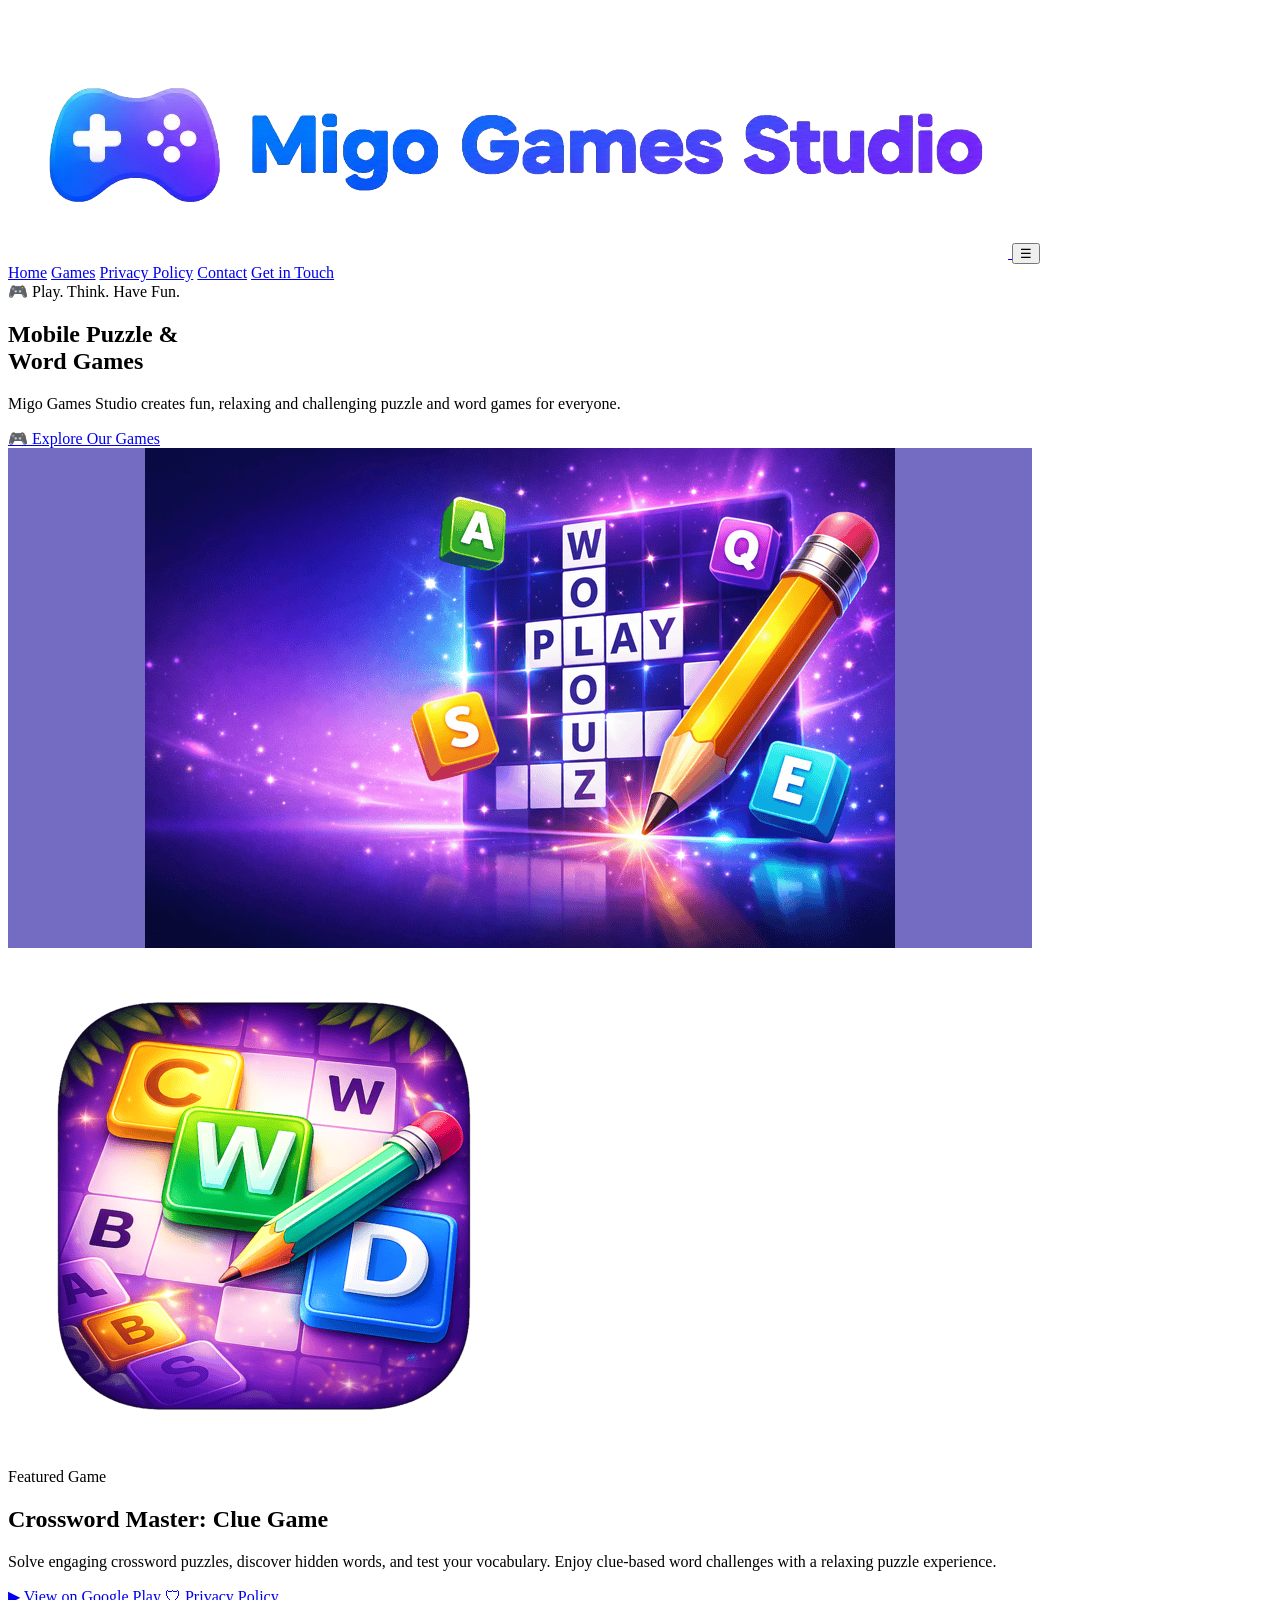
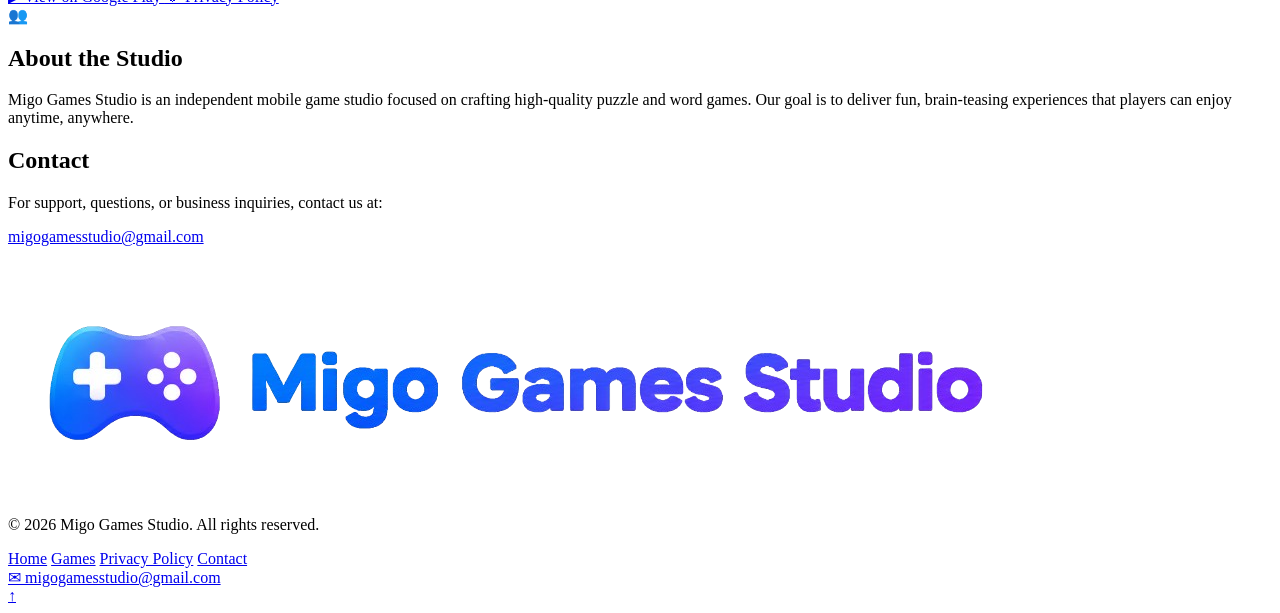
==== index.html @ 76571361 "Create index.html" ====
<!DOCTYPE html>
<html lang="en">
<head>
  <meta charset="UTF-8" />
  <meta name="viewport" content="width=device-width, initial-scale=1.0" />

  <title>Migo Games Studio | Mobile Puzzle & Word Games</title>

  <meta
    name="description"
    content="Migo Games Studio creates relaxing and challenging mobile puzzle and word games, including Crossword Master: Clue Game."
  />

  <link rel="stylesheet" href="style.css" />
</head>

<body>
  <header class="site-header" id="home">
    <nav class="navbar">
      <a class="brand" href="#home" aria-label="Migo Games Studio home">
        <img src="assets/images/logo.png" alt="Migo Games Studio logo" />
      </a>

      <button class="menu-toggle" aria-label="Open navigation menu">
        ☰
      </button>

      <div class="nav-links">
        <a href="#home" class="active">Home</a>
        <a href="#games">Games</a>
        <a href="privacy.html">Privacy Policy</a>
        <a href="#contact">Contact</a>
        <a class="contact-button" href="mailto:migogamesstudio@gmail.com">
          Get in Touch
        </a>
      </div>
    </nav>
  </header>

  <main>
    <section class="hero-section">
      <div class="hero-bg-shape hero-bg-left"></div>
      <div class="hero-bg-shape hero-bg-right"></div>

      <div class="container hero-content">
        <div class="hero-text">
          <span class="hero-badge">🎮 Play. Think. Have Fun.</span>

          <h1>
            Mobile Puzzle &amp;<br />
            Word Games
          </h1>

          <p>
            Migo Games Studio creates fun, relaxing and challenging puzzle and
            word games for everyone.
          </p>

          <a class="primary-button" href="#games">
            🎮 Explore Our Games
          </a>
        </div>

        <div class="hero-image-wrap">
          <img
            src="assets/images/hero-crossword.png"
            alt="Crossword puzzle illustration with letter tiles and pencil"
            class="hero-image"
          />
        </div>
      </div>
    </section>

    <section class="featured-game-section" id="games">
      <div class="container">
        <div class="game-card">
          <div class="game-info">
            <img
              src="assets/images/crossword-master-icon.png"
              alt="Crossword Master app icon"
              class="game-icon"
            />

            <div>
              <span class="section-label">Featured Game</span>
              <h2>Crossword Master: Clue Game</h2>
              <p>
                Solve engaging crossword puzzles, discover hidden words, and
                test your vocabulary. Enjoy clue-based word challenges with a
                relaxing puzzle experience.
              </p>
            </div>
          </div>

          <div class="game-actions">
            <a
              class="store-button"
              href="https://play.google.com/store/apps/details?id=com.migogamesstudio.crosswordmaster"
              target="_blank"
              rel="noopener noreferrer"
            >
              ▶ View on Google Play
            </a>

            <a class="secondary-button" href="privacy.html">
              🛡 Privacy Policy
            </a>
          </div>
        </div>
      </div>
    </section>

    <section class="about-section">
      <div class="container small-container">
        <div class="section-icon">👥</div>

        <h2>About the Studio</h2>

        <p>
          Migo Games Studio is an independent mobile game studio focused on
          crafting high-quality puzzle and word games. Our goal is to deliver
          fun, brain-teasing experiences that players can enjoy anytime,
          anywhere.
        </p>
      </div>
    </section>

    <section class="contact-section" id="contact">
      <div class="container small-container">
        <h2>Contact</h2>

        <p>
          For support, questions, or business inquiries, contact us at:
        </p>

        <a class="email-link" href="mailto:migogamesstudio@gmail.com">
          migogamesstudio@gmail.com
        </a>
      </div>
    </section>
  </main>

  <footer class="site-footer">
    <div class="container footer-content">
      <div class="footer-brand">
        <img src="assets/images/logo.png" alt="Migo Games Studio logo" />
        <p>© 2026 Migo Games Studio. All rights reserved.</p>
      </div>

      <div class="footer-links">
        <a href="#home">Home</a>
        <a href="#games">Games</a>
        <a href="privacy.html">Privacy Policy</a>
        <a href="#contact">Contact</a>
      </div>

      <a class="footer-email" href="mailto:migogamesstudio@gmail.com">
        ✉ migogamesstudio@gmail.com
      </a>
    </div>
  </footer>

  <a class="back-to-top" href="#home" aria-label="Back to top">
    ↑
  </a>
</body>
</html>
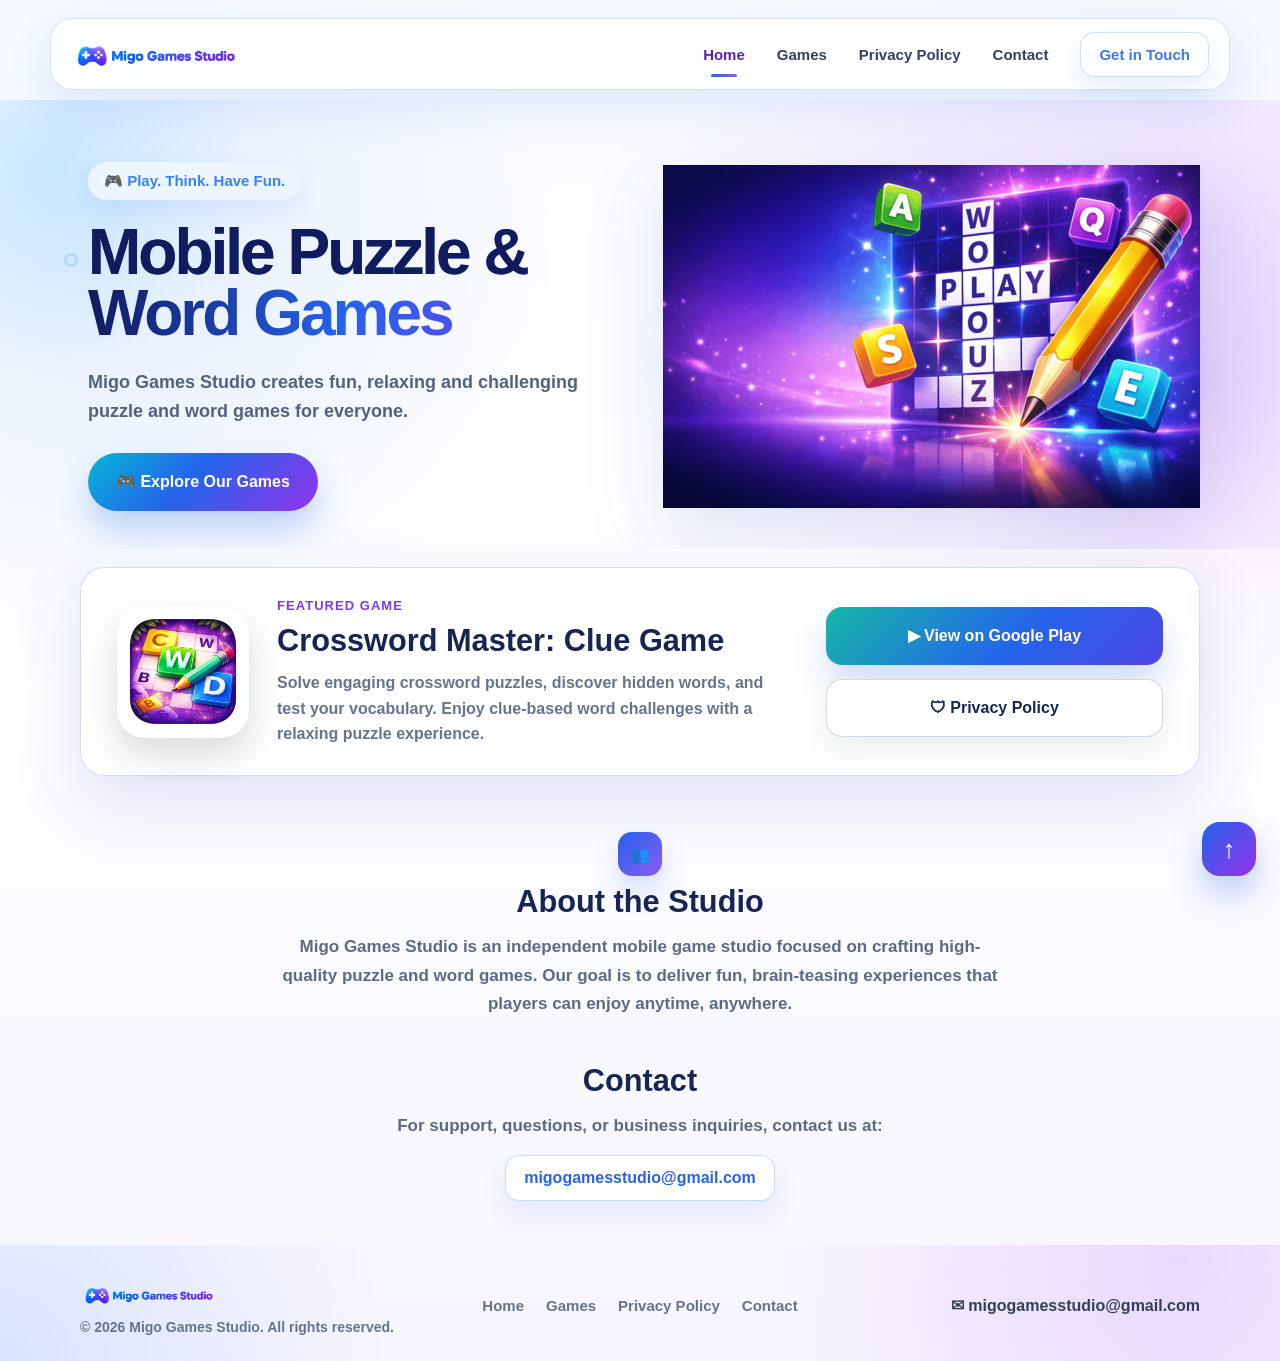
==== commit 1c80f2bd: "Update index.html" ====
--- a/index.html
+++ b/index.html
@@ -163,5 +163,19 @@
   <a class="back-to-top" href="#home" aria-label="Back to top">
     ↑
   </a>
+  <script>
+  const menuToggle = document.querySelector(".menu-toggle");
+  const navLinks = document.querySelector(".nav-links");
+
+  menuToggle.addEventListener("click", () => {
+    navLinks.classList.toggle("open");
+  });
+
+  document.querySelectorAll(".nav-links a").forEach((link) => {
+    link.addEventListener("click", () => {
+      navLinks.classList.remove("open");
+    });
+  });
+</script>
 </body>
 </html>
--- a/style.css
+++ b/style.css
@@ -0,0 +1,670 @@
+* {
+  margin: 0;
+  padding: 0;
+  box-sizing: border-box;
+}
+
+html {
+  scroll-behavior: smooth;
+}
+
+body {
+  font-family: Inter, Arial, Helvetica, sans-serif;
+  color: #172554;
+  background:
+    radial-gradient(circle at 8% 18%, rgba(59, 130, 246, 0.12), transparent 28%),
+    radial-gradient(circle at 92% 18%, rgba(168, 85, 247, 0.16), transparent 32%),
+    linear-gradient(180deg, #f8fbff 0%, #ffffff 45%, #f7f5ff 100%);
+  min-height: 100vh;
+  overflow-x: hidden;
+}
+
+a {
+  color: inherit;
+  text-decoration: none;
+}
+
+img {
+  max-width: 100%;
+  display: block;
+}
+
+.container {
+  width: min(1120px, calc(100% - 40px));
+  margin: 0 auto;
+}
+
+/* Header */
+
+.site-header {
+  position: sticky;
+  top: 0;
+  z-index: 50;
+  padding: 18px 0 10px;
+  background: rgba(248, 251, 255, 0.78);
+  backdrop-filter: blur(18px);
+}
+
+.navbar {
+  width: min(1180px, calc(100% - 40px));
+  margin: 0 auto;
+  min-height: 72px;
+  padding: 12px 20px;
+  border: 1px solid rgba(191, 219, 254, 0.75);
+  border-radius: 22px;
+  background: rgba(255, 255, 255, 0.86);
+  box-shadow: 0 18px 45px rgba(37, 99, 235, 0.12);
+  display: flex;
+  align-items: center;
+  justify-content: space-between;
+  gap: 28px;
+}
+
+.brand {
+  display: flex;
+  align-items: center;
+  min-width: 230px;
+}
+
+.brand img {
+  height: 42px;
+  width: auto;
+  object-fit: contain;
+}
+
+.nav-links {
+  display: flex;
+  align-items: center;
+  gap: 32px;
+  font-size: 15px;
+  font-weight: 700;
+  color: #172554;
+}
+
+.nav-links a {
+  position: relative;
+  opacity: 0.88;
+  transition: 0.2s ease;
+}
+
+.nav-links a:hover,
+.nav-links a.active {
+  color: #5b21b6;
+  opacity: 1;
+}
+
+.nav-links a.active::after {
+  content: "";
+  position: absolute;
+  left: 8px;
+  right: 8px;
+  bottom: -14px;
+  height: 3px;
+  border-radius: 999px;
+  background: linear-gradient(90deg, #2563eb, #8b5cf6);
+}
+
+.contact-button {
+  padding: 13px 18px;
+  border-radius: 14px;
+  border: 1px solid rgba(191, 219, 254, 0.9);
+  background: #ffffff;
+  color: #2563eb !important;
+  box-shadow: 0 10px 24px rgba(37, 99, 235, 0.12);
+}
+
+.menu-toggle {
+  display: none;
+  border: 0;
+  background: transparent;
+  font-size: 26px;
+  color: #172554;
+  cursor: pointer;
+}
+
+/* Hero */
+
+.hero-section {
+  position: relative;
+  padding: 62px 0 38px;
+  overflow: hidden;
+}
+
+.hero-section::before,
+.hero-section::after {
+  content: "";
+  position: absolute;
+  border-radius: 999px;
+  pointer-events: none;
+}
+
+.hero-section::before {
+  width: 420px;
+  height: 420px;
+  left: -160px;
+  top: -140px;
+  background: radial-gradient(circle, rgba(56, 189, 248, 0.18), transparent 68%);
+}
+
+.hero-section::after {
+  width: 520px;
+  height: 520px;
+  right: -170px;
+  top: 30px;
+  background: radial-gradient(circle, rgba(168, 85, 247, 0.18), transparent 70%);
+}
+
+.hero-bg-shape {
+  position: absolute;
+  pointer-events: none;
+  opacity: 0.6;
+}
+
+.hero-bg-left {
+  left: 5%;
+  top: 34%;
+  width: 14px;
+  height: 14px;
+  border: 3px solid rgba(96, 165, 250, 0.45);
+  border-radius: 50%;
+}
+
+.hero-bg-right {
+  right: 12%;
+  top: 22%;
+  width: 18px;
+  height: 18px;
+  border: 3px solid rgba(168, 85, 247, 0.28);
+  border-radius: 50%;
+}
+
+.hero-content {
+  position: relative;
+  z-index: 2;
+  display: grid;
+  grid-template-columns: 1fr 1fr;
+  align-items: center;
+  gap: 46px;
+}
+
+.hero-text {
+  padding-left: 8px;
+}
+
+.hero-badge {
+  display: inline-flex;
+  align-items: center;
+  gap: 8px;
+  padding: 10px 16px;
+  border-radius: 999px;
+  background: rgba(239, 246, 255, 0.95);
+  color: #3b82f6;
+  font-weight: 800;
+  font-size: 15px;
+  box-shadow: 0 10px 24px rgba(37, 99, 235, 0.1);
+}
+
+.hero-text h1 {
+  margin-top: 22px;
+  font-size: clamp(44px, 5vw, 76px);
+  line-height: 0.95;
+  letter-spacing: -3px;
+  font-weight: 900;
+  color: #111c5e;
+}
+
+.hero-text h1::first-line {
+  color: #111c5e;
+}
+
+.hero-text h1 {
+  background: linear-gradient(90deg, #101b5f 0%, #2563eb 48%, #7c3aed 100%);
+  -webkit-background-clip: text;
+  background-clip: text;
+  color: transparent;
+}
+
+.hero-text p {
+  width: min(520px, 100%);
+  margin-top: 24px;
+  color: #52627d;
+  font-size: 18px;
+  line-height: 1.65;
+  font-weight: 600;
+}
+
+.primary-button {
+  margin-top: 26px;
+  display: inline-flex;
+  align-items: center;
+  justify-content: center;
+  gap: 10px;
+  min-height: 58px;
+  padding: 0 28px;
+  border-radius: 999px;
+  color: white;
+  font-size: 16px;
+  font-weight: 900;
+  background: linear-gradient(135deg, #06b6d4 0%, #2563eb 45%, #9333ea 100%);
+  box-shadow: 0 18px 34px rgba(37, 99, 235, 0.28);
+  transition: transform 0.2s ease, box-shadow 0.2s ease;
+}
+
+.primary-button:hover {
+  transform: translateY(-2px);
+  box-shadow: 0 22px 40px rgba(37, 99, 235, 0.34);
+}
+
+.hero-image-wrap {
+  display: flex;
+  align-items: center;
+  justify-content: center;
+}
+
+.hero-image {
+  width: min(560px, 100%);
+  filter: drop-shadow(0 24px 36px rgba(30, 64, 175, 0.14));
+}
+
+/* Featured game */
+
+.featured-game-section {
+  position: relative;
+  z-index: 3;
+  padding: 18px 0 28px;
+}
+
+.game-card {
+  display: grid;
+  grid-template-columns: 1.5fr 0.75fr;
+  gap: 34px;
+  align-items: center;
+  padding: 28px 36px;
+  border: 1px solid rgba(191, 219, 254, 0.85);
+  border-radius: 24px;
+  background: rgba(255, 255, 255, 0.92);
+  box-shadow: 0 24px 70px rgba(30, 64, 175, 0.14);
+}
+
+.game-info {
+  display: flex;
+  align-items: center;
+  gap: 28px;
+}
+
+.game-icon {
+  width: 132px;
+  height: 132px;
+  object-fit: cover;
+  border-radius: 28px;
+  box-shadow: 0 16px 34px rgba(15, 23, 42, 0.16);
+  flex: 0 0 auto;
+}
+
+.section-label {
+  display: inline-block;
+  margin-bottom: 10px;
+  color: #7c3aed;
+  text-transform: uppercase;
+  letter-spacing: 0.08em;
+  font-size: 13px;
+  font-weight: 900;
+}
+
+.game-info h2,
+.about-section h2,
+.contact-section h2 {
+  font-size: clamp(24px, 2.4vw, 32px);
+  color: #172554;
+  line-height: 1.15;
+  font-weight: 900;
+}
+
+.game-info p {
+  margin-top: 12px;
+  color: #66748d;
+  line-height: 1.6;
+  font-size: 16px;
+  font-weight: 600;
+}
+
+.game-actions {
+  display: grid;
+  gap: 14px;
+}
+
+.store-button,
+.secondary-button {
+  min-height: 58px;
+  padding: 0 22px;
+  border-radius: 16px;
+  display: inline-flex;
+  align-items: center;
+  justify-content: center;
+  text-align: center;
+  font-weight: 900;
+  font-size: 16px;
+}
+
+.store-button {
+  color: #ffffff;
+  background: linear-gradient(135deg, #14b8a6 0%, #2563eb 58%, #4f46e5 100%);
+  box-shadow: 0 18px 34px rgba(37, 99, 235, 0.22);
+}
+
+.secondary-button {
+  color: #172554;
+  background: #ffffff;
+  border: 1px solid rgba(203, 213, 225, 0.9);
+  box-shadow: 0 12px 28px rgba(15, 23, 42, 0.08);
+}
+
+/* About & Contact */
+
+.about-section {
+  padding: 28px 0 26px;
+  text-align: center;
+}
+
+.small-container {
+  width: min(720px, calc(100% - 40px));
+}
+
+.section-icon {
+  margin: 0 auto 8px;
+  width: 44px;
+  height: 44px;
+  border-radius: 14px;
+  display: grid;
+  place-items: center;
+  color: #ffffff;
+  background: linear-gradient(135deg, #2563eb, #8b5cf6);
+  box-shadow: 0 14px 28px rgba(37, 99, 235, 0.2);
+}
+
+.about-section p,
+.contact-section p {
+  margin-top: 14px;
+  color: #5c6b83;
+  font-size: 17px;
+  line-height: 1.68;
+  font-weight: 600;
+}
+
+.contact-section {
+  padding: 18px 0 44px;
+  text-align: center;
+}
+
+.email-link {
+  margin-top: 14px;
+  display: inline-flex;
+  padding: 13px 18px;
+  border-radius: 14px;
+  color: #2563eb;
+  font-weight: 900;
+  background: #ffffff;
+  border: 1px solid rgba(191, 219, 254, 0.9);
+  box-shadow: 0 12px 26px rgba(37, 99, 235, 0.1);
+}
+
+/* Footer */
+
+.site-footer {
+  position: relative;
+  padding: 32px 0 26px;
+  background:
+    radial-gradient(circle at 0% 100%, rgba(59, 130, 246, 0.16), transparent 30%),
+    radial-gradient(circle at 92% 10%, rgba(168, 85, 247, 0.18), transparent 34%);
+}
+
+.footer-content {
+  display: grid;
+  grid-template-columns: 1fr auto 1fr;
+  align-items: center;
+  gap: 28px;
+}
+
+.footer-brand img {
+  height: 34px;
+  width: auto;
+  margin-bottom: 8px;
+}
+
+.footer-brand p {
+  color: #64748b;
+  font-size: 14px;
+  font-weight: 600;
+}
+
+.footer-links {
+  display: flex;
+  align-items: center;
+  gap: 22px;
+  color: #64748b;
+  font-size: 15px;
+  font-weight: 800;
+}
+
+.footer-links a:hover {
+  color: #2563eb;
+}
+
+.footer-email {
+  justify-self: end;
+  color: #334155;
+  font-weight: 800;
+}
+
+.back-to-top {
+  position: fixed;
+  right: 24px;
+  bottom: 24px;
+  width: 54px;
+  height: 54px;
+  border-radius: 18px;
+  display: grid;
+  place-items: center;
+  color: #ffffff;
+  font-size: 26px;
+  font-weight: 900;
+  background: linear-gradient(135deg, #2563eb, #9333ea);
+  box-shadow: 0 18px 34px rgba(37, 99, 235, 0.3);
+  z-index: 60;
+}
+
+/* Responsive */
+
+@media (max-width: 900px) {
+  .site-header {
+    padding: 12px 0 8px;
+  }
+
+  .navbar {
+    border-radius: 18px;
+    min-height: auto;
+  }
+
+  .brand {
+    min-width: 0;
+  }
+
+  .brand img {
+    height: 34px;
+  }
+
+  .menu-toggle {
+    display: block;
+  }
+
+  .nav-links {
+    display: none;
+  }
+
+  .hero-section {
+    padding-top: 36px;
+  }
+
+  .hero-content {
+    grid-template-columns: 1fr;
+    text-align: center;
+    gap: 28px;
+  }
+
+  .hero-text {
+    padding-left: 0;
+  }
+
+  .hero-text p {
+    margin-left: auto;
+    margin-right: auto;
+  }
+
+  .hero-image {
+    width: min(420px, 100%);
+  }
+
+  .game-card {
+    grid-template-columns: 1fr;
+    text-align: center;
+    padding: 26px 22px;
+  }
+
+  .game-info {
+    flex-direction: column;
+  }
+
+  .footer-content {
+    grid-template-columns: 1fr;
+    text-align: center;
+  }
+
+  .footer-brand img {
+    margin-left: auto;
+    margin-right: auto;
+  }
+
+  .footer-links {
+    justify-content: center;
+    flex-wrap: wrap;
+  }
+
+  .footer-email {
+    justify-self: center;
+  }
+}
+
+@media (max-width: 520px) {
+  .container,
+  .navbar,
+  .small-container {
+    width: min(100% - 24px, 1120px);
+  }
+
+  .hero-text h1 {
+    letter-spacing: -1.6px;
+  }
+
+  .game-icon {
+    width: 112px;
+    height: 112px;
+    border-radius: 24px;
+  }
+
+  .back-to-top {
+    width: 46px;
+    height: 46px;
+    right: 16px;
+    bottom: 16px;
+  }
+}
+/* Privacy Policy Page */
+
+.policy-hero {
+  padding: 70px 0 30px;
+  text-align: center;
+}
+
+.policy-hero h1 {
+  margin-top: 18px;
+  font-size: clamp(42px, 5vw, 70px);
+  line-height: 1;
+  letter-spacing: -2px;
+  font-weight: 900;
+  background: linear-gradient(90deg, #101b5f 0%, #2563eb 52%, #7c3aed 100%);
+  -webkit-background-clip: text;
+  background-clip: text;
+  color: transparent;
+}
+
+.policy-hero p {
+  width: min(760px, 100%);
+  margin: 18px auto 0;
+  color: #52627d;
+  font-size: 18px;
+  line-height: 1.7;
+  font-weight: 600;
+}
+
+.policy-date {
+  color: #7c3aed !important;
+  font-weight: 900 !important;
+}
+
+.policy-section {
+  padding: 24px 0 60px;
+}
+
+.policy-card {
+  width: min(920px, calc(100% - 40px));
+  padding: 42px;
+  border: 1px solid rgba(191, 219, 254, 0.85);
+  border-radius: 26px;
+  background: rgba(255, 255, 255, 0.94);
+  box-shadow: 0 24px 70px rgba(30, 64, 175, 0.14);
+}
+
+.policy-card h2 {
+  margin-top: 30px;
+  margin-bottom: 12px;
+  color: #172554;
+  font-size: 24px;
+  line-height: 1.25;
+  font-weight: 900;
+}
+
+.policy-card h2:first-child {
+  margin-top: 0;
+}
+
+.policy-card p,
+.policy-card li {
+  color: #5c6b83;
+  font-size: 16px;
+  line-height: 1.75;
+  font-weight: 600;
+}
+
+.policy-card ul {
+  margin: 14px 0 18px 24px;
+}
+
+.policy-card a {
+  color: #2563eb;
+  font-weight: 900;
+  word-break: break-word;
+}
+
+.policy-actions {
+  margin-top: 34px;
+}
+
+@media (max-width: 640px) {
+  .policy-card {
+    padding: 28px 22px;
+  }
+
+  .policy-hero {
+    padding-top: 44px;
+  }
+}
